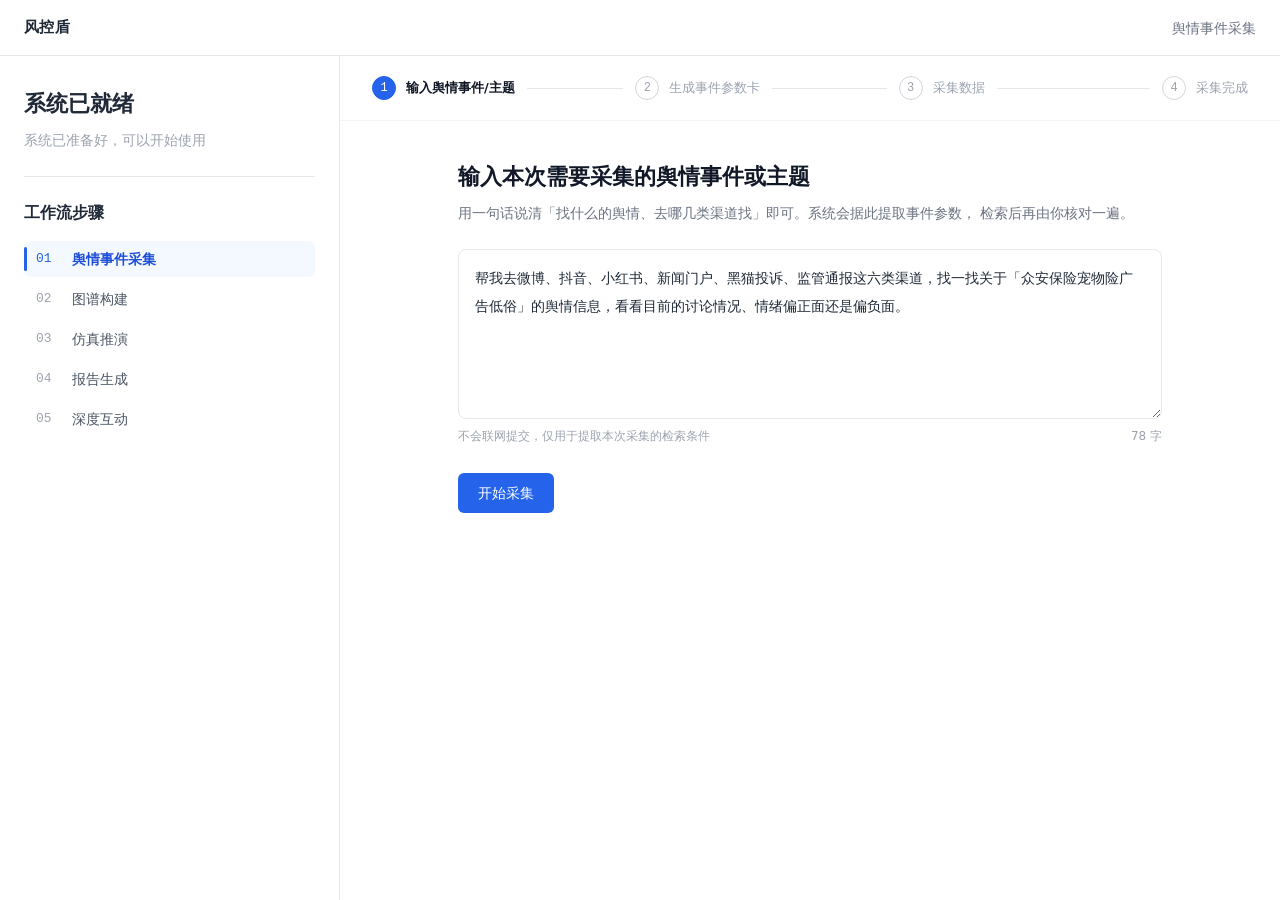
==== 端到端/后端/静态/demo/index.html @ 16b461ba "Add files via upload Add 端到端：五段编排、仿真引擎、报告层、采集层与 demo" ====
<!DOCTYPE html>
<html lang="zh-CN">
<head>
<meta charset="utf-8">
<meta name="viewport" content="width=device-width, initial-scale=1">
<title>风控盾 · 舆情事件</title>
<!-- ★ 这里用的是**相对**路径（不是 /demo.css 那种绝对路径）：
     这样这一页无论被后端挂在 /demo/ 上，还是直接双击用 file:// 打开，
     都能找到样式和脚本 —— demo 的目标就是"所有人都打得开"。

     ★ 页面自己的 js/css 就放在**同一层**：这样 url 以斜杠结尾时，
     `./` 永远指自己这一页。成品会改名成 index.html 放进 demo/ 目录，
     相对引用照样对得上，一个字符都不用动。 -->

<!-- 页签图标：内联的 data: URI，**不是外链**（PRD 要求离线可跑、不依赖公网）。
     这一行在每个 .html 壳里必须一模一样；不带它浏览器每开一页都去要一次
     /favicon.ico，然后 404。 -->
<link rel="icon" href="data:image/svg+xml,<svg xmlns='http://www.w3.org/2000/svg' viewBox='0 0 24 24'><path fill='rgb(24,144,255)' d='M12 2 4 5v6.2c0 4.8 3.3 9.1 8 10.8 4.7-1.7 8-6 8-10.8V5z'/></svg>">

<link rel="stylesheet" href="./demo.css">
</head>
<body>
<div id="app"></div>
<script src="./demo.js" defer></script>
</body>
</html>
---- 端到端/后端/静态/demo/demo.css ----
*,:after,:before{--tw-border-spacing-x:0;--tw-border-spacing-y:0;--tw-translate-x:0;--tw-translate-y:0;--tw-rotate:0;--tw-skew-x:0;--tw-skew-y:0;--tw-scale-x:1;--tw-scale-y:1;--tw-pan-x: ;--tw-pan-y: ;--tw-pinch-zoom: ;--tw-scroll-snap-strictness:proximity;--tw-gradient-from-position: ;--tw-gradient-via-position: ;--tw-gradient-to-position: ;--tw-ordinal: ;--tw-slashed-zero: ;--tw-numeric-figure: ;--tw-numeric-spacing: ;--tw-numeric-fraction: ;--tw-ring-inset: ;--tw-ring-offset-width:0px;--tw-ring-offset-color:#fff;--tw-ring-color:rgba(59,130,246,.5);--tw-ring-offset-shadow:0 0 #0000;--tw-ring-shadow:0 0 #0000;--tw-shadow:0 0 #0000;--tw-shadow-colored:0 0 #0000;--tw-blur: ;--tw-brightness: ;--tw-contrast: ;--tw-grayscale: ;--tw-hue-rotate: ;--tw-invert: ;--tw-saturate: ;--tw-sepia: ;--tw-drop-shadow: ;--tw-backdrop-blur: ;--tw-backdrop-brightness: ;--tw-backdrop-contrast: ;--tw-backdrop-grayscale: ;--tw-backdrop-hue-rotate: ;--tw-backdrop-invert: ;--tw-backdrop-opacity: ;--tw-backdrop-saturate: ;--tw-backdrop-sepia: ;--tw-contain-size: ;--tw-contain-layout: ;--tw-contain-paint: ;--tw-contain-style: }::backdrop{--tw-border-spacing-x:0;--tw-border-spacing-y:0;--tw-translate-x:0;--tw-translate-y:0;--tw-rotate:0;--tw-skew-x:0;--tw-skew-y:0;--tw-scale-x:1;--tw-scale-y:1;--tw-pan-x: ;--tw-pan-y: ;--tw-pinch-zoom: ;--tw-scroll-snap-strictness:proximity;--tw-gradient-from-position: ;--tw-gradient-via-position: ;--tw-gradient-to-position: ;--tw-ordinal: ;--tw-slashed-zero: ;--tw-numeric-figure: ;--tw-numeric-spacing: ;--tw-numeric-fraction: ;--tw-ring-inset: ;--tw-ring-offset-width:0px;--tw-ring-offset-color:#fff;--tw-ring-color:rgba(59,130,246,.5);--tw-ring-offset-shadow:0 0 #0000;--tw-ring-shadow:0 0 #0000;--tw-shadow:0 0 #0000;--tw-shadow-colored:0 0 #0000;--tw-blur: ;--tw-brightness: ;--tw-contrast: ;--tw-grayscale: ;--tw-hue-rotate: ;--tw-invert: ;--tw-saturate: ;--tw-sepia: ;--tw-drop-shadow: ;--tw-backdrop-blur: ;--tw-backdrop-brightness: ;--tw-backdrop-contrast: ;--tw-backdrop-grayscale: ;--tw-backdrop-hue-rotate: ;--tw-backdrop-invert: ;--tw-backdrop-opacity: ;--tw-backdrop-saturate: ;--tw-backdrop-sepia: ;--tw-contain-size: ;--tw-contain-layout: ;--tw-contain-paint: ;--tw-contain-style: }
/*! tailwindcss v3.4.19 | MIT License | https://tailwindcss.com*/*,:after,:before{box-sizing:border-box;border:0 solid #e5e7eb}:after,:before{--tw-content:""}:host,html{line-height:1.5;-webkit-text-size-adjust:100%;-moz-tab-size:4;-o-tab-size:4;tab-size:4;font-family:ui-sans-serif,system-ui,sans-serif,Apple Color Emoji,Segoe UI Emoji,Segoe UI Symbol,Noto Color Emoji;font-feature-settings:normal;font-variation-settings:normal;-webkit-tap-highlight-color:transparent}body{line-height:inherit}hr{height:0;color:inherit;border-top-width:1px}abbr:where([title]){-webkit-text-decoration:underline dotted;text-decoration:underline dotted}h1,h2,h3,h4,h5,h6{font-size:inherit;font-weight:inherit}a{color:inherit;text-decoration:inherit}b,strong{font-weight:bolder}code,kbd,pre,samp{font-family:ui-monospace,SFMono-Regular,Menlo,Monaco,Consolas,Liberation Mono,Courier New,monospace;font-feature-settings:normal;font-variation-settings:normal;font-size:1em}small{font-size:80%}sub,sup{font-size:75%;line-height:0;position:relative;vertical-align:baseline}sub{bottom:-.25em}sup{top:-.5em}table{text-indent:0;border-color:inherit;border-collapse:collapse}button,input,optgroup,select,textarea{font-family:inherit;font-feature-settings:inherit;font-variation-settings:inherit;font-size:100%;font-weight:inherit;line-height:inherit;letter-spacing:inherit;color:inherit;margin:0;padding:0}button,select{text-transform:none}button,input:where([type=button]),input:where([type=reset]),input:where([type=submit]){-webkit-appearance:button;background-color:transparent;background-image:none}:-moz-focusring{outline:auto}:-moz-ui-invalid{box-shadow:none}progress{vertical-align:baseline}::-webkit-inner-spin-button,::-webkit-outer-spin-button{height:auto}[type=search]{-webkit-appearance:textfield;outline-offset:-2px}::-webkit-search-decoration{-webkit-appearance:none}::-webkit-file-upload-button{-webkit-appearance:button;font:inherit}summary{display:list-item}blockquote,dd,dl,figure,h1,h2,h3,h4,h5,h6,hr,p,pre{margin:0}fieldset{margin:0}fieldset,legend{padding:0}menu,ol,ul{list-style:none;margin:0;padding:0}dialog{padding:0}textarea{resize:vertical}input::-moz-placeholder,textarea::-moz-placeholder{opacity:1;color:#9ca3af}input::placeholder,textarea::placeholder{opacity:1;color:#9ca3af}[role=button],button{cursor:pointer}:disabled{cursor:default}audio,canvas,embed,iframe,img,object,svg,video{display:block;vertical-align:middle}img,video{max-width:100%;height:auto}[hidden]:where(:not([hidden=until-found])){display:none}.pointer-events-none{pointer-events:none}.fixed{position:fixed}.absolute{position:absolute}.relative{position:relative}.sticky{position:sticky}.inset-0{inset:0}.inset-x-0{left:0;right:0}.-left-\[24\.5px\]{left:-24.5px}.bottom-1\.5{bottom:.375rem}.bottom-3{bottom:.75rem}.left-0{left:0}.left-1\/2{left:50%}.top-0{top:0}.top-1\.5{top:.375rem}.top-6{top:1.5rem}.top-\[13px\]{top:13px}.top-\[9px\]{top:9px}.z-20{z-index:20}.z-50{z-index:50}.-mx-1{margin-left:-.25rem;margin-right:-.25rem}.mx-1{margin-left:.25rem;margin-right:.25rem}.mx-3{margin-left:.75rem;margin-right:.75rem}.mx-auto{margin-left:auto;margin-right:auto}.my-6{margin-top:1.5rem;margin-bottom:1.5rem}.-mb-px{margin-bottom:-1px}.-ml-1{margin-left:-.25rem}.mb-1{margin-bottom:.25rem}.mb-1\.5{margin-bottom:.375rem}.mb-2{margin-bottom:.5rem}.mb-3{margin-bottom:.75rem}.ml-auto{margin-left:auto}.mr-3{margin-right:.75rem}.mt-0\.5{margin-top:.125rem}.mt-1{margin-top:.25rem}.mt-1\.5{margin-top:.375rem}.mt-10{margin-top:2.5rem}.mt-2{margin-top:.5rem}.mt-2\.5{margin-top:.625rem}.mt-3{margin-top:.75rem}.mt-4{margin-top:1rem}.mt-5{margin-top:1.25rem}.mt-6{margin-top:1.5rem}.mt-7{margin-top:1.75rem}.mt-8{margin-top:2rem}.line-clamp-2{overflow:hidden;display:-webkit-box;-webkit-box-orient:vertical;-webkit-line-clamp:2}.block{display:block}.inline-block{display:inline-block}.flex{display:flex}.inline-flex{display:inline-flex}.table{display:table}.grid{display:grid}.hidden{display:none}.h-1{height:.25rem}.h-1\.5{height:.375rem}.h-10{height:2.5rem}.h-11{height:2.75rem}.h-12{height:3rem}.h-14{height:3.5rem}.h-2{height:.5rem}.h-2\.5{height:.625rem}.h-3{height:.75rem}.h-3\.5{height:.875rem}.h-4{height:1rem}.h-5{height:1.25rem}.h-6{height:1.5rem}.h-7{height:1.75rem}.h-8{height:2rem}.h-9{height:2.25rem}.h-\[168px\]{height:168px}.h-\[184px\]{height:184px}.h-\[2px\]{height:2px}.h-\[9px\]{height:9px}.h-auto{height:auto}.h-full{height:100%}.h-px{height:1px}.h-screen{height:100vh}.min-h-0{min-height:0}.min-h-full{min-height:100%}.w-1{width:.25rem}.w-1\.5{width:.375rem}.w-10{width:2.5rem}.w-11{width:2.75rem}.w-16{width:4rem}.w-2{width:.5rem}.w-2\.5{width:.625rem}.w-3{width:.75rem}.w-3\.5{width:.875rem}.w-4{width:1rem}.w-5{width:1.25rem}.w-6{width:1.5rem}.w-7{width:1.75rem}.w-8{width:2rem}.w-9{width:2.25rem}.w-\[132px\]{width:132px}.w-\[176px\]{width:176px}.w-\[27\%\]{width:27%}.w-\[3px\]{width:3px}.w-\[40\%\]{width:40%}.w-\[45\%\]{width:45%}.w-\[52px\]{width:52px}.w-\[56px\]{width:56px}.w-\[64px\]{width:64px}.w-\[68px\]{width:68px}.w-\[76px\]{width:76px}.w-\[96px\]{width:96px}.w-\[9px\]{width:9px}.w-full{width:100%}.min-w-0{min-width:0}.min-w-\[16px\]{min-width:16px}.min-w-\[248px\]{min-width:248px}.min-w-\[960px\]{min-width:960px}.max-w-3xl{max-width:48rem}.max-w-\[1180px\]{max-width:1180px}.max-w-\[260px\]{max-width:260px}.max-w-\[340px\]{max-width:340px}.max-w-\[680px\]{max-width:680px}.max-w-\[88\%\]{max-width:88%}.max-w-lg{max-width:32rem}.flex-1{flex:1 1 0%}.shrink-0{flex-shrink:0}.border-collapse{border-collapse:collapse}.-translate-x-1\/2{--tw-translate-x:-50%}.-translate-x-1\/2,.transform{transform:translate(var(--tw-translate-x),var(--tw-translate-y)) rotate(var(--tw-rotate)) skewX(var(--tw-skew-x)) skewY(var(--tw-skew-y)) scaleX(var(--tw-scale-x)) scaleY(var(--tw-scale-y))}@keyframes pulse{50%{opacity:.5}}.animate-pulse{animation:pulse 2s cubic-bezier(.4,0,.6,1) infinite}@keyframes spin{to{transform:rotate(1turn)}}.animate-spin{animation:spin 1s linear infinite}.cursor-grab{cursor:grab}.cursor-grabbing{cursor:grabbing}.cursor-help{cursor:help}.cursor-not-allowed{cursor:not-allowed}.cursor-pointer{cursor:pointer}.cursor-wait{cursor:wait}.touch-none{touch-action:none}.select-none{-webkit-user-select:none;-moz-user-select:none;user-select:none}.resize-y{resize:vertical}.resize{resize:both}.appearance-none{-webkit-appearance:none;-moz-appearance:none;appearance:none}.grid-cols-1{grid-template-columns:repeat(1,minmax(0,1fr))}.grid-cols-2{grid-template-columns:repeat(2,minmax(0,1fr))}.flex-col{flex-direction:column}.flex-wrap{flex-wrap:wrap}.items-start{align-items:flex-start}.items-end{align-items:flex-end}.items-center{align-items:center}.items-baseline{align-items:baseline}.justify-start{justify-content:flex-start}.justify-end{justify-content:flex-end}.justify-center{justify-content:center}.justify-between{justify-content:space-between}.gap-1{gap:.25rem}.gap-1\.5{gap:.375rem}.gap-2{gap:.5rem}.gap-2\.5{gap:.625rem}.gap-3{gap:.75rem}.gap-3\.5{gap:.875rem}.gap-4{gap:1rem}.gap-5{gap:1.25rem}.gap-6{gap:1.5rem}.gap-8{gap:2rem}.gap-x-2\.5{-moz-column-gap:.625rem;column-gap:.625rem}.gap-x-3{-moz-column-gap:.75rem;column-gap:.75rem}.gap-x-4{-moz-column-gap:1rem;column-gap:1rem}.gap-x-5{-moz-column-gap:1.25rem;column-gap:1.25rem}.gap-x-6{-moz-column-gap:1.5rem;column-gap:1.5rem}.gap-y-1{row-gap:.25rem}.gap-y-1\.5{row-gap:.375rem}.gap-y-2{row-gap:.5rem}.gap-y-3{row-gap:.75rem}.gap-y-5{row-gap:1.25rem}.space-y-0\.5>:not([hidden])~:not([hidden]){--tw-space-y-reverse:0;margin-top:calc(.125rem*(1 - var(--tw-space-y-reverse)));margin-bottom:calc(.125rem*var(--tw-space-y-reverse))}.space-y-1>:not([hidden])~:not([hidden]){--tw-space-y-reverse:0;margin-top:calc(.25rem*(1 - var(--tw-space-y-reverse)));margin-bottom:calc(.25rem*var(--tw-space-y-reverse))}.space-y-1\.5>:not([hidden])~:not([hidden]){--tw-space-y-reverse:0;margin-top:calc(.375rem*(1 - var(--tw-space-y-reverse)));margin-bottom:calc(.375rem*var(--tw-space-y-reverse))}.space-y-2>:not([hidden])~:not([hidden]){--tw-space-y-reverse:0;margin-top:calc(.5rem*(1 - var(--tw-space-y-reverse)));margin-bottom:calc(.5rem*var(--tw-space-y-reverse))}.space-y-2\.5>:not([hidden])~:not([hidden]){--tw-space-y-reverse:0;margin-top:calc(.625rem*(1 - var(--tw-space-y-reverse)));margin-bottom:calc(.625rem*var(--tw-space-y-reverse))}.space-y-3>:not([hidden])~:not([hidden]){--tw-space-y-reverse:0;margin-top:calc(.75rem*(1 - var(--tw-space-y-reverse)));margin-bottom:calc(.75rem*var(--tw-space-y-reverse))}.space-y-3\.5>:not([hidden])~:not([hidden]){--tw-space-y-reverse:0;margin-top:calc(.875rem*(1 - var(--tw-space-y-reverse)));margin-bottom:calc(.875rem*var(--tw-space-y-reverse))}.space-y-4>:not([hidden])~:not([hidden]){--tw-space-y-reverse:0;margin-top:calc(1rem*(1 - var(--tw-space-y-reverse)));margin-bottom:calc(1rem*var(--tw-space-y-reverse))}.divide-x>:not([hidden])~:not([hidden]){--tw-divide-x-reverse:0;border-right-width:calc(1px*var(--tw-divide-x-reverse));border-left-width:calc(1px*(1 - var(--tw-divide-x-reverse)))}.divide-gray-100>:not([hidden])~:not([hidden]){--tw-divide-opacity:1;border-color:rgb(243 244 246/var(--tw-divide-opacity,1))}.overflow-hidden{overflow:hidden}.overflow-x-auto{overflow-x:auto}.overflow-y-auto{overflow-y:auto}.truncate{overflow:hidden;text-overflow:ellipsis}.truncate,.whitespace-nowrap{white-space:nowrap}.whitespace-pre-wrap{white-space:pre-wrap}.break-words{overflow-wrap:break-word}.rounded{border-radius:.25rem}.rounded-2xl{border-radius:1rem}.rounded-full{border-radius:9999px}.rounded-lg{border-radius:.5rem}.rounded-md{border-radius:.375rem}.rounded-sm{border-radius:.125rem}.rounded-xl{border-radius:.75rem}.rounded-bl-md{border-bottom-left-radius:.375rem}.rounded-br-md{border-bottom-right-radius:.375rem}.border{border-width:1px}.border-0{border-width:0}.border-2{border-width:2px}.border-b{border-bottom-width:1px}.border-b-2{border-bottom-width:2px}.border-l{border-left-width:1px}.border-r{border-right-width:1px}.border-t{border-top-width:1px}.border-dashed{border-style:dashed}.border-amber-200{--tw-border-opacity:1;border-color:rgb(253 230 138/var(--tw-border-opacity,1))}.border-amber-300{--tw-border-opacity:1;border-color:rgb(252 211 77/var(--tw-border-opacity,1))}.border-blue-600{--tw-border-opacity:1;border-color:rgb(37 99 235/var(--tw-border-opacity,1))}.border-brand{--tw-border-opacity:1;border-color:rgb(24 144 255/var(--tw-border-opacity,1))}.border-brand\/20{border-color:rgba(24,144,255,.2)}.border-gray-100{--tw-border-opacity:1;border-color:rgb(243 244 246/var(--tw-border-opacity,1))}.border-gray-200{--tw-border-opacity:1;border-color:rgb(229 231 235/var(--tw-border-opacity,1))}.border-gray-300{--tw-border-opacity:1;border-color:rgb(209 213 219/var(--tw-border-opacity,1))}.border-gray-400{--tw-border-opacity:1;border-color:rgb(156 163 175/var(--tw-border-opacity,1))}.border-gray-50{--tw-border-opacity:1;border-color:rgb(249 250 251/var(--tw-border-opacity,1))}.border-orange-200{--tw-border-opacity:1;border-color:rgb(254 215 170/var(--tw-border-opacity,1))}.border-red-200{--tw-border-opacity:1;border-color:rgb(254 202 202/var(--tw-border-opacity,1))}.border-transparent{border-color:transparent}.border-t-brand{--tw-border-opacity:1;border-top-color:rgb(24 144 255/var(--tw-border-opacity,1))}.bg-amber-50{--tw-bg-opacity:1;background-color:rgb(255 251 235/var(--tw-bg-opacity,1))}.bg-amber-500{--tw-bg-opacity:1;background-color:rgb(245 158 11/var(--tw-bg-opacity,1))}.bg-blue-300{--tw-bg-opacity:1;background-color:rgb(147 197 253/var(--tw-bg-opacity,1))}.bg-blue-400{--tw-bg-opacity:1;background-color:rgb(96 165 250/var(--tw-bg-opacity,1))}.bg-blue-50{--tw-bg-opacity:1;background-color:rgb(239 246 255/var(--tw-bg-opacity,1))}.bg-blue-50\/70{background-color:rgba(239,246,255,.7)}.bg-blue-500{--tw-bg-opacity:1;background-color:rgb(59 130 246/var(--tw-bg-opacity,1))}.bg-blue-600{--tw-bg-opacity:1;background-color:rgb(37 99 235/var(--tw-bg-opacity,1))}.bg-brand{--tw-bg-opacity:1;background-color:rgb(24 144 255/var(--tw-bg-opacity,1))}.bg-brand-soft{--tw-bg-opacity:1;background-color:rgb(230 244 255/var(--tw-bg-opacity,1))}.bg-emerald-400{--tw-bg-opacity:1;background-color:rgb(52 211 153/var(--tw-bg-opacity,1))}.bg-emerald-50{--tw-bg-opacity:1;background-color:rgb(236 253 245/var(--tw-bg-opacity,1))}.bg-emerald-500{--tw-bg-opacity:1;background-color:rgb(16 185 129/var(--tw-bg-opacity,1))}.bg-gray-100{--tw-bg-opacity:1;background-color:rgb(243 244 246/var(--tw-bg-opacity,1))}.bg-gray-200{--tw-bg-opacity:1;background-color:rgb(229 231 235/var(--tw-bg-opacity,1))}.bg-gray-300{--tw-bg-opacity:1;background-color:rgb(209 213 219/var(--tw-bg-opacity,1))}.bg-gray-400{--tw-bg-opacity:1;background-color:rgb(156 163 175/var(--tw-bg-opacity,1))}.bg-gray-50{--tw-bg-opacity:1;background-color:rgb(249 250 251/var(--tw-bg-opacity,1))}.bg-gray-50\/60{background-color:rgba(249,250,251,.6)}.bg-gray-900{--tw-bg-opacity:1;background-color:rgb(17 24 39/var(--tw-bg-opacity,1))}.bg-gray-900\/40{background-color:rgba(17,24,39,.4)}.bg-orange-100{--tw-bg-opacity:1;background-color:rgb(255 237 213/var(--tw-bg-opacity,1))}.bg-orange-50{--tw-bg-opacity:1;background-color:rgb(255 247 237/var(--tw-bg-opacity,1))}.bg-orange-500{--tw-bg-opacity:1;background-color:rgb(249 115 22/var(--tw-bg-opacity,1))}.bg-red-100{--tw-bg-opacity:1;background-color:rgb(254 226 226/var(--tw-bg-opacity,1))}.bg-red-50{--tw-bg-opacity:1;background-color:rgb(254 242 242/var(--tw-bg-opacity,1))}.bg-red-500{--tw-bg-opacity:1;background-color:rgb(239 68 68/var(--tw-bg-opacity,1))}.bg-red-600{--tw-bg-opacity:1;background-color:rgb(220 38 38/var(--tw-bg-opacity,1))}.bg-rose-400{--tw-bg-opacity:1;background-color:rgb(251 113 133/var(--tw-bg-opacity,1))}.bg-rose-50{--tw-bg-opacity:1;background-color:rgb(255 241 242/var(--tw-bg-opacity,1))}.bg-transparent{background-color:transparent}.bg-white{--tw-bg-opacity:1;background-color:rgb(255 255 255/var(--tw-bg-opacity,1))}.p-1{padding:.25rem}.p-3{padding:.75rem}.p-4{padding:1rem}.p-6{padding:1.5rem}.px-1{padding-left:.25rem;padding-right:.25rem}.px-1\.5{padding-left:.375rem;padding-right:.375rem}.px-2{padding-left:.5rem;padding-right:.5rem}.px-2\.5{padding-left:.625rem;padding-right:.625rem}.px-3{padding-left:.75rem;padding-right:.75rem}.px-3\.5{padding-left:.875rem;padding-right:.875rem}.px-4{padding-left:1rem;padding-right:1rem}.px-5{padding-left:1.25rem;padding-right:1.25rem}.px-6{padding-left:1.5rem;padding-right:1.5rem}.px-8{padding-left:2rem;padding-right:2rem}.py-0\.5{padding-top:.125rem;padding-bottom:.125rem}.py-1{padding-top:.25rem;padding-bottom:.25rem}.py-1\.5{padding-top:.375rem;padding-bottom:.375rem}.py-10{padding-top:2.5rem;padding-bottom:2.5rem}.py-12{padding-top:3rem;padding-bottom:3rem}.py-2{padding-top:.5rem;padding-bottom:.5rem}.py-2\.5{padding-top:.625rem;padding-bottom:.625rem}.py-3{padding-top:.75rem;padding-bottom:.75rem}.py-3\.5{padding-top:.875rem;padding-bottom:.875rem}.py-4{padding-top:1rem;padding-bottom:1rem}.py-5{padding-top:1.25rem;padding-bottom:1.25rem}.py-7{padding-top:1.75rem;padding-bottom:1.75rem}.py-8{padding-top:2rem;padding-bottom:2rem}.pb-1{padding-bottom:.25rem}.pb-12{padding-bottom:3rem}.pb-2{padding-bottom:.5rem}.pb-3{padding-bottom:.75rem}.pl-1{padding-left:.25rem}.pl-3{padding-left:.75rem}.pl-5{padding-left:1.25rem}.pr-2{padding-right:.5rem}.pr-2\.5{padding-right:.625rem}.pr-3{padding-right:.75rem}.pr-8{padding-right:2rem}.pt-1{padding-top:.25rem}.pt-2\.5{padding-top:.625rem}.pt-3{padding-top:.75rem}.pt-3\.5{padding-top:.875rem}.pt-4{padding-top:1rem}.pt-5{padding-top:1.25rem}.pt-6{padding-top:1.5rem}.text-left{text-align:left}.text-center{text-align:center}.text-right{text-align:right}.align-top{vertical-align:top}.font-mono{font-family:ui-monospace,SFMono-Regular,Menlo,Monaco,Consolas,Liberation Mono,Courier New,monospace}.text-2xl{font-size:1.5rem;line-height:2rem}.text-6xl{font-size:3.75rem;line-height:1}.text-\[10\.5px\]{font-size:10.5px}.text-\[11\.5px\]{font-size:11.5px}.text-\[11px\]{font-size:11px}.text-\[12\.5px\]{font-size:12.5px}.text-\[12px\]{font-size:12px}.text-\[13\.5px\]{font-size:13.5px}.text-\[13px\]{font-size:13px}.text-\[14px\]{font-size:14px}.text-\[15px\]{font-size:15px}.text-\[20px\]{font-size:20px}.text-\[22px\]{font-size:22px}.text-\[24px\]{font-size:24px}.text-base{font-size:1rem;line-height:1.5rem}.text-sm{font-size:.875rem;line-height:1.25rem}.text-xs{font-size:.75rem;line-height:1rem}.font-medium{font-weight:500}.font-semibold{font-weight:600}.tabular-nums{--tw-numeric-spacing:tabular-nums;font-variant-numeric:var(--tw-ordinal) var(--tw-slashed-zero) var(--tw-numeric-figure) var(--tw-numeric-spacing) var(--tw-numeric-fraction)}.leading-4{line-height:1rem}.leading-5{line-height:1.25rem}.leading-6{line-height:1.5rem}.leading-7{line-height:1.75rem}.leading-8{line-height:2rem}.leading-\[1\.75\]{line-height:1.75}.leading-\[1\.7\]{line-height:1.7}.leading-\[1\.9\]{line-height:1.9}.leading-none{line-height:1}.leading-relaxed{line-height:1.625}.tracking-\[0\.3em\]{letter-spacing:.3em}.tracking-tight{letter-spacing:-.025em}.tracking-wide{letter-spacing:.025em}.text-amber-600{--tw-text-opacity:1;color:rgb(217 119 6/var(--tw-text-opacity,1))}.text-amber-800{--tw-text-opacity:1;color:rgb(146 64 14/var(--tw-text-opacity,1))}.text-blue-500{--tw-text-opacity:1;color:rgb(59 130 246/var(--tw-text-opacity,1))}.text-blue-600{--tw-text-opacity:1;color:rgb(37 99 235/var(--tw-text-opacity,1))}.text-blue-700{--tw-text-opacity:1;color:rgb(29 78 216/var(--tw-text-opacity,1))}.text-brand{--tw-text-opacity:1;color:rgb(24 144 255/var(--tw-text-opacity,1))}.text-brand-active{--tw-text-opacity:1;color:rgb(9 109 217/var(--tw-text-opacity,1))}.text-emerald-600{--tw-text-opacity:1;color:rgb(5 150 105/var(--tw-text-opacity,1))}.text-emerald-700{--tw-text-opacity:1;color:rgb(4 120 87/var(--tw-text-opacity,1))}.text-gray-300{--tw-text-opacity:1;color:rgb(209 213 219/var(--tw-text-opacity,1))}.text-gray-400{--tw-text-opacity:1;color:rgb(156 163 175/var(--tw-text-opacity,1))}.text-gray-500{--tw-text-opacity:1;color:rgb(107 114 128/var(--tw-text-opacity,1))}.text-gray-600{--tw-text-opacity:1;color:rgb(75 85 99/var(--tw-text-opacity,1))}.text-gray-700{--tw-text-opacity:1;color:rgb(55 65 81/var(--tw-text-opacity,1))}.text-gray-800{--tw-text-opacity:1;color:rgb(31 41 55/var(--tw-text-opacity,1))}.text-gray-900{--tw-text-opacity:1;color:rgb(17 24 39/var(--tw-text-opacity,1))}.text-orange-700{--tw-text-opacity:1;color:rgb(194 65 12/var(--tw-text-opacity,1))}.text-red-500{--tw-text-opacity:1;color:rgb(239 68 68/var(--tw-text-opacity,1))}.text-red-600{--tw-text-opacity:1;color:rgb(220 38 38/var(--tw-text-opacity,1))}.text-red-700{--tw-text-opacity:1;color:rgb(185 28 28/var(--tw-text-opacity,1))}.text-rose-600{--tw-text-opacity:1;color:rgb(225 29 72/var(--tw-text-opacity,1))}.text-white{--tw-text-opacity:1;color:rgb(255 255 255/var(--tw-text-opacity,1))}.opacity-70{opacity:.7}.shadow-lg{--tw-shadow:0 10px 15px -3px rgba(0,0,0,.1),0 4px 6px -4px rgba(0,0,0,.1);--tw-shadow-colored:0 10px 15px -3px var(--tw-shadow-color),0 4px 6px -4px var(--tw-shadow-color)}.shadow-lg,.shadow-sm{box-shadow:var(--tw-ring-offset-shadow,0 0 #0000),var(--tw-ring-shadow,0 0 #0000),var(--tw-shadow)}.shadow-sm{--tw-shadow:0 1px 2px 0 rgba(0,0,0,.05);--tw-shadow-colored:0 1px 2px 0 var(--tw-shadow-color)}.shadow-xl{--tw-shadow:0 20px 25px -5px rgba(0,0,0,.1),0 8px 10px -6px rgba(0,0,0,.1);--tw-shadow-colored:0 20px 25px -5px var(--tw-shadow-color),0 8px 10px -6px var(--tw-shadow-color);box-shadow:var(--tw-ring-offset-shadow,0 0 #0000),var(--tw-ring-shadow,0 0 #0000),var(--tw-shadow)}.outline-none{outline:2px solid transparent;outline-offset:2px}.ring-2{--tw-ring-offset-shadow:var(--tw-ring-inset) 0 0 0 var(--tw-ring-offset-width) var(--tw-ring-offset-color);--tw-ring-shadow:var(--tw-ring-inset) 0 0 0 calc(2px + var(--tw-ring-offset-width)) var(--tw-ring-color)}.ring-2,.ring-4{box-shadow:var(--tw-ring-offset-shadow),var(--tw-ring-shadow),var(--tw-shadow,0 0 #0000)}.ring-4{--tw-ring-offset-shadow:var(--tw-ring-inset) 0 0 0 var(--tw-ring-offset-width) var(--tw-ring-offset-color);--tw-ring-shadow:var(--tw-ring-inset) 0 0 0 calc(4px + var(--tw-ring-offset-width)) var(--tw-ring-color)}.ring-gray-100{--tw-ring-opacity:1;--tw-ring-color:rgb(243 244 246/var(--tw-ring-opacity,1))}.ring-white{--tw-ring-opacity:1;--tw-ring-color:rgb(255 255 255/var(--tw-ring-opacity,1))}.filter{filter:var(--tw-blur) var(--tw-brightness) var(--tw-contrast) var(--tw-grayscale) var(--tw-hue-rotate) var(--tw-invert) var(--tw-saturate) var(--tw-sepia) var(--tw-drop-shadow)}.transition{transition-property:color,background-color,border-color,text-decoration-color,fill,stroke,opacity,box-shadow,transform,filter,-webkit-backdrop-filter;transition-property:color,background-color,border-color,text-decoration-color,fill,stroke,opacity,box-shadow,transform,filter,backdrop-filter;transition-property:color,background-color,border-color,text-decoration-color,fill,stroke,opacity,box-shadow,transform,filter,backdrop-filter,-webkit-backdrop-filter;transition-timing-function:cubic-bezier(.4,0,.2,1);transition-duration:.15s}.transition-\[width\]{transition-property:width;transition-timing-function:cubic-bezier(.4,0,.2,1);transition-duration:.15s}.transition-colors{transition-property:color,background-color,border-color,text-decoration-color,fill,stroke;transition-timing-function:cubic-bezier(.4,0,.2,1)}.duration-150,.transition-colors{transition-duration:.15s}.duration-300{transition-duration:.3s}.ease-out{transition-timing-function:cubic-bezier(0,0,.2,1)}#app,body,html{height:100%}body{margin:0;font-family:PingFang SC,Microsoft YaHei,Segoe UI,system-ui,sans-serif;-webkit-font-smoothing:antialiased}@keyframes demoFadeIn{0%{opacity:0;transform:translateY(6px)}to{opacity:1;transform:none}}.demo-fade{animation:demoFadeIn .22s ease-out both}@media (prefers-reduced-motion:reduce){.demo-fade{animation:none}}.placeholder\:text-gray-300::-moz-placeholder{--tw-text-opacity:1;color:rgb(209 213 219/var(--tw-text-opacity,1))}.placeholder\:text-gray-300::placeholder{--tw-text-opacity:1;color:rgb(209 213 219/var(--tw-text-opacity,1))}.placeholder\:text-gray-400::-moz-placeholder{--tw-text-opacity:1;color:rgb(156 163 175/var(--tw-text-opacity,1))}.placeholder\:text-gray-400::placeholder{--tw-text-opacity:1;color:rgb(156 163 175/var(--tw-text-opacity,1))}.last\:flex-none:last-child{flex:none}.hover\:border-brand:hover{--tw-border-opacity:1;border-color:rgb(24 144 255/var(--tw-border-opacity,1))}.hover\:border-gray-300:hover{--tw-border-opacity:1;border-color:rgb(209 213 219/var(--tw-border-opacity,1))}.hover\:border-red-400:hover{--tw-border-opacity:1;border-color:rgb(248 113 113/var(--tw-border-opacity,1))}.hover\:bg-blue-700:hover{--tw-bg-opacity:1;background-color:rgb(29 78 216/var(--tw-bg-opacity,1))}.hover\:bg-brand-hover:hover{--tw-bg-opacity:1;background-color:rgb(64 169 255/var(--tw-bg-opacity,1))}.hover\:bg-gray-100:hover{--tw-bg-opacity:1;background-color:rgb(243 244 246/var(--tw-bg-opacity,1))}.hover\:bg-gray-50:hover{--tw-bg-opacity:1;background-color:rgb(249 250 251/var(--tw-bg-opacity,1))}.hover\:bg-gray-50\/60:hover{background-color:rgba(249,250,251,.6)}.hover\:bg-gray-800:hover{--tw-bg-opacity:1;background-color:rgb(31 41 55/var(--tw-bg-opacity,1))}.hover\:bg-white\/60:hover{background-color:hsla(0,0%,100%,.6)}.hover\:text-blue-700:hover{--tw-text-opacity:1;color:rgb(29 78 216/var(--tw-text-opacity,1))}.hover\:text-brand:hover{--tw-text-opacity:1;color:rgb(24 144 255/var(--tw-text-opacity,1))}.hover\:text-gray-600:hover{--tw-text-opacity:1;color:rgb(75 85 99/var(--tw-text-opacity,1))}.hover\:text-gray-900:hover{--tw-text-opacity:1;color:rgb(17 24 39/var(--tw-text-opacity,1))}.hover\:text-red-600:hover{--tw-text-opacity:1;color:rgb(220 38 38/var(--tw-text-opacity,1))}.hover\:underline:hover{text-decoration-line:underline}.hover\:opacity-100:hover{opacity:1}.focus\:border-blue-400:focus{--tw-border-opacity:1;border-color:rgb(96 165 250/var(--tw-border-opacity,1))}.focus\:border-brand:focus{--tw-border-opacity:1;border-color:rgb(24 144 255/var(--tw-border-opacity,1))}.focus\:border-gray-400:focus{--tw-border-opacity:1;border-color:rgb(156 163 175/var(--tw-border-opacity,1))}.focus\:outline-none:focus{outline:2px solid transparent;outline-offset:2px}.focus\:ring-2:focus{--tw-ring-offset-shadow:var(--tw-ring-inset) 0 0 0 var(--tw-ring-offset-width) var(--tw-ring-offset-color);--tw-ring-shadow:var(--tw-ring-inset) 0 0 0 calc(2px + var(--tw-ring-offset-width)) var(--tw-ring-color);box-shadow:var(--tw-ring-offset-shadow),var(--tw-ring-shadow),var(--tw-shadow,0 0 #0000)}.focus\:ring-blue-50:focus{--tw-ring-opacity:1;--tw-ring-color:rgb(239 246 255/var(--tw-ring-opacity,1))}.focus\:ring-brand-soft:focus{--tw-ring-opacity:1;--tw-ring-color:rgb(230 244 255/var(--tw-ring-opacity,1))}.focus-visible\:ring-2:focus-visible{--tw-ring-offset-shadow:var(--tw-ring-inset) 0 0 0 var(--tw-ring-offset-width) var(--tw-ring-offset-color);--tw-ring-shadow:var(--tw-ring-inset) 0 0 0 calc(2px + var(--tw-ring-offset-width)) var(--tw-ring-color);box-shadow:var(--tw-ring-offset-shadow),var(--tw-ring-shadow),var(--tw-shadow,0 0 #0000)}.focus-visible\:ring-brand\/40:focus-visible{--tw-ring-color:rgba(24,144,255,.4)}.active\:bg-brand-active:active{--tw-bg-opacity:1;background-color:rgb(9 109 217/var(--tw-bg-opacity,1))}.group:hover .group-hover\:text-gray-900{--tw-text-opacity:1;color:rgb(17 24 39/var(--tw-text-opacity,1))}@media (min-width:640px){.sm\:col-span-2{grid-column:span 2/span 2}.sm\:grid-cols-2{grid-template-columns:repeat(2,minmax(0,1fr))}.sm\:grid-cols-3{grid-template-columns:repeat(3,minmax(0,1fr))}.sm\:grid-cols-4{grid-template-columns:repeat(4,minmax(0,1fr))}.sm\:grid-cols-6{grid-template-columns:repeat(6,minmax(0,1fr))}.sm\:grid-cols-\[1fr_1\.2fr_1fr_auto\]{grid-template-columns:1fr 1.2fr 1fr auto}.sm\:px-12{padding-left:3rem;padding-right:3rem}.sm\:px-6{padding-left:1.5rem;padding-right:1.5rem}}@media (min-width:1024px){.lg\:grid-cols-2{grid-template-columns:repeat(2,minmax(0,1fr))}.lg\:grid-cols-5{grid-template-columns:repeat(5,minmax(0,1fr))}}
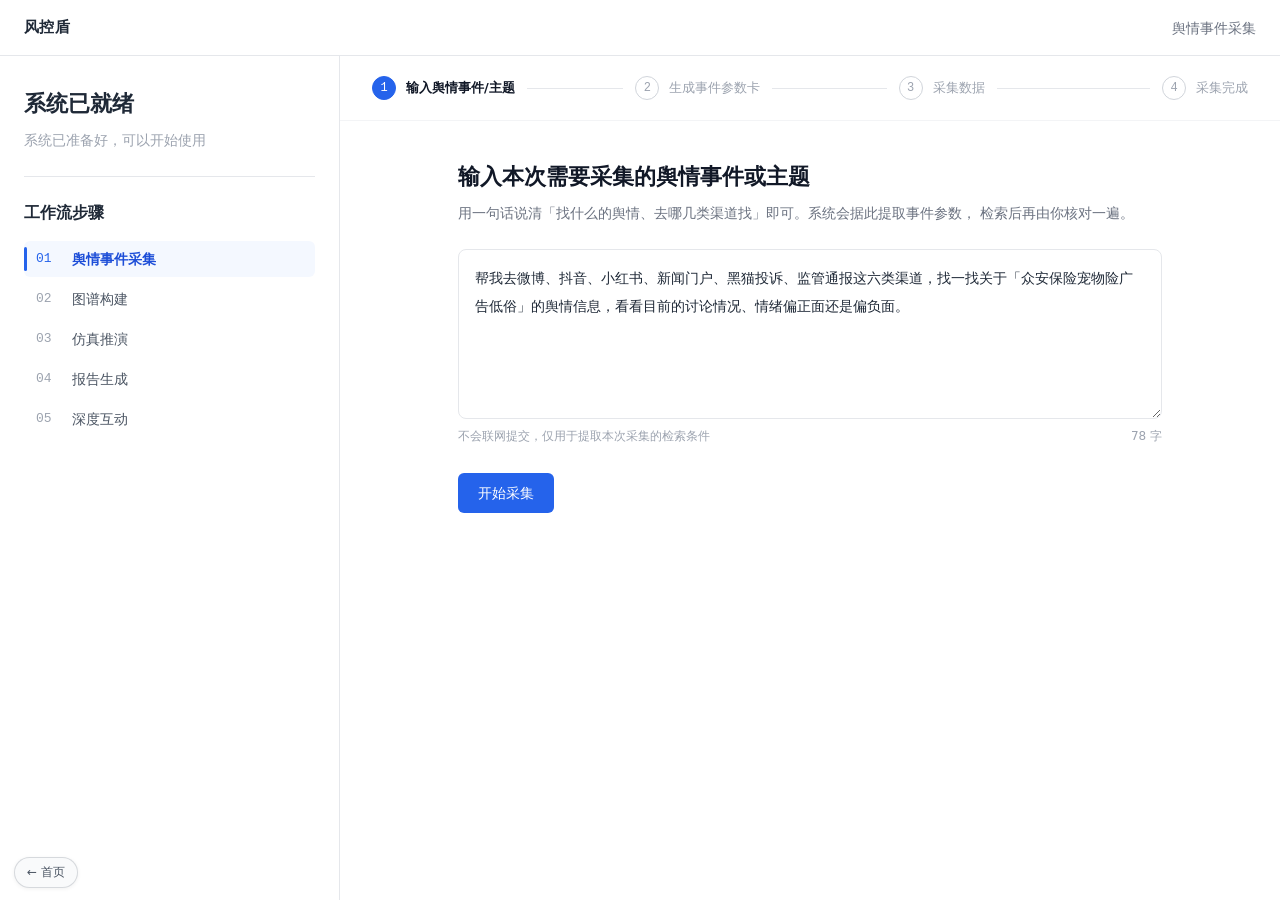
==== commit 3e80aeb9: "Add files via upload Add 端到端：五段编排、仿真引擎、报告层、采集层与 demo" ====
--- a/端到端/后端/静态/demo/index.html
+++ b/端到端/后端/静态/demo/index.html
@@ -22,5 +22,17 @@
 <body>
 <div id="app"></div>
 <script src="./demo.js" defer></script>
+<!-- ★ 返回首页：Pages 上回到六卡落地页；本地起后端时回到 demo 总览。
+     路径在运行期算：Pages 的地址形如 /<仓库名>/端到端/后端/静态/demo/xxx/，
+     本地是 /demo/xxx/ —— 两种都认。location.pathname 是百分号编码的，先 decode。 -->
+<a id="__home" href="/demo/" style="position:fixed;left:14px;bottom:12px;z-index:9000;font:12px/1.6 ui-sans-serif,system-ui,'Microsoft YaHei',sans-serif;color:#4b5563;background:#f9fafb;border:1px solid #4b556333;border-radius:999px;padding:5px 12px;text-decoration:none;box-shadow:0 1px 4px rgba(0,0,0,.06)">← 首页</a>
+<script>
+(function () {
+  var a = document.getElementById('__home');
+  var p = decodeURIComponent(location.pathname);
+  var m = p.match(/^(.*?)\/端到端\/后端\/静态\/demo\//);
+  a.href = m ? m[1] + '/' : '/demo/';
+})();
+</script>
 </body>
 </html>
